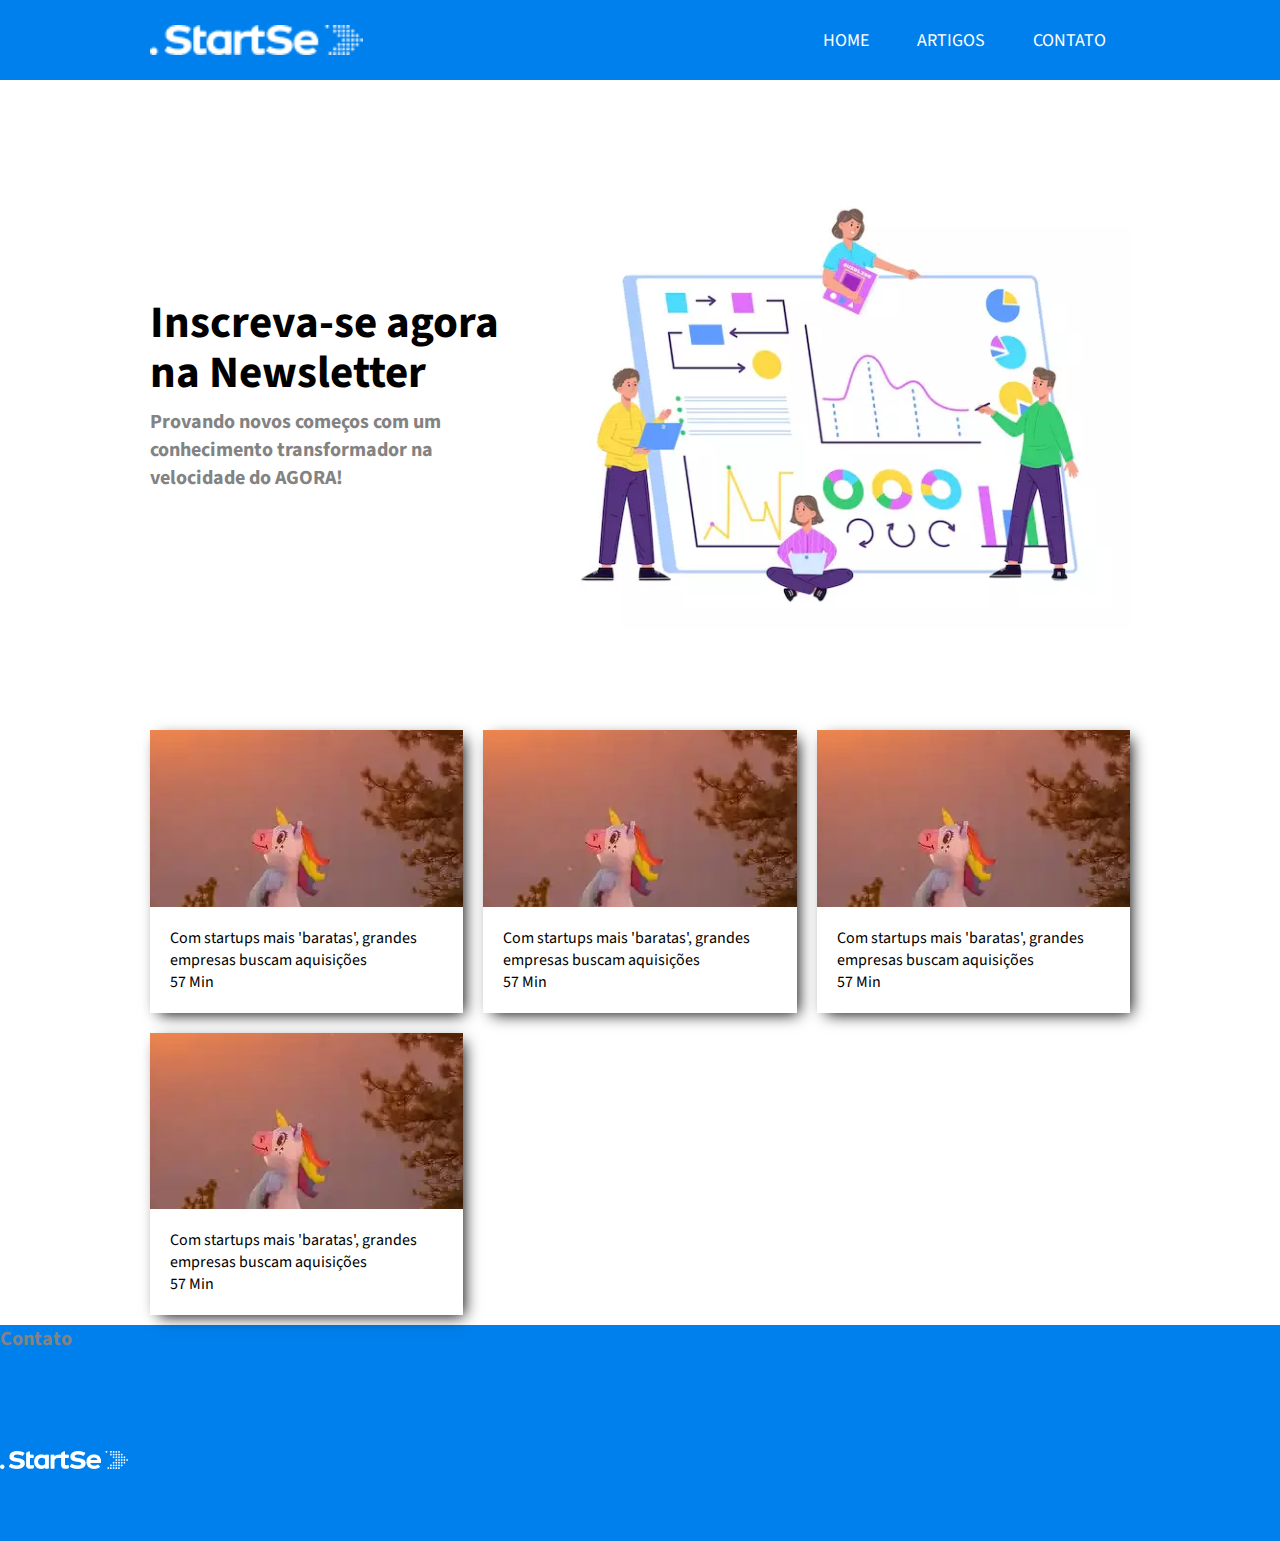
==== index.html @ caaceed2 "begin unicornio with github" ====
<!DOCTYPE html>
<html lang="pt-br">

    <head>
        <meta charset="UTF-8">
        <meta http-equiv="X-UA-Compatible" content="IE=edge">
        <meta name="viewport" content="width=device-width, initial-scale=1.0">
        <title>Unicórnio</title>
        <link rel="shortcut icon" href="./images/favicon.ico" type="image/x-icon">
        <link rel="stylesheet" href="./css/style.css">
        <link rel="stylesheet" href="./css/responsive.css">
    </head>

    <body>
        <header>
            <div class="container">
                <img src="./images/image.png" alt="logo">
                <div class="menu-section">
                    <div class="container-menu">
                        <input type="checkbox" id="checkbox-menu" />
                        <label for="checkbox-menu">
                            <span></span>
                            <span></span>
                            <span></span>
                        </label>
                    </div>
                    <nav>
                        <ul>
                            <li>
                                <a href="#">Home</a>
                            </li>
                            <li>
                                <a href="#">Artigos</a>
                            </li>
                            <li>
                                <a href="#">Contato</a>
                            </li>
                        </ul>
                    </nav>
                </div>
            </div>
        </header>
        <main>
            <div class="container-main">
                <div>
                    <h2><span>Inscreva-se agora</span></h2>
                    <h2>na Newsletter</h2>
                    <h3>
                        Provando novos começos com um conhecimento
                        transformador na velocidade do AGORA!
                    </h3>
                    <form>
                        
                        
                    </form>
                </div>
                <img src="./images/register.webp" alt="imagem de registro">
            </div>
        </main>
        <section class="cards">
            <div class="card">
                <div class="image">
                    <img src="./images/unicornio.webp" alt="unicornio">
                </div>
                <div class="content">
                    <p class="title text--medium">
                        Com startups mais 'baratas', grandes empresas buscam aquisições
                    </p>
                    <div class="info">
                        <p class="text--medium">
                            57 Min
                        </p>
                    </div>
                </div>
            </div>
            

            <div class="card">
                <div class="image">
                    <img src="./images/unicornio.webp" alt="unicornio">
                </div>
                <div class="content">
                    <p class="title text--medium">
                        Com startups mais 'baratas', grandes empresas buscam aquisições
                    </p>
                    <div class="info">
                        <p class="text--medium">
                            57 Min
                        </p>
                    </div>
                </div>
            </div>

            <div class="card">
                <div class="image">
                    <img src="./images/unicornio.webp" alt="unicornio">
                </div>
                <div class="content">
                    <p class="title text--medium">
                        Com startups mais 'baratas', grandes empresas buscam aquisições
                    </p>
                    <div class="info">
                        <p class="text--medium">
                            57 Min
                        </p>
                    </div>
                </div>
            </div>

            <div class="card">
                <div class="image">
                    <img src="./images/unicornio.webp" alt="unicornio">
                </div>
                <div class="content">
                    <p class="title text--medium">
                        Com startups mais 'baratas', grandes empresas buscam aquisições
                    </p>
                    <div class="info">
                        <p class="text--medium">
                            57 Min
                        </p>
                    </div>
                </div>
            </div>
        </section>

        <footer class="contato" id="contato">
            <div class="contato">
                <h3 class="contato">Contato</h3>
                <ul class="contato">
                    <li>
                        
                    </li>
                    <li>

                    </li>
                    <li>

                    </li>
                    <li>

                    </li>
                </ul>
            </div>
            <div class="contato">
                <ul>
                    <li>
                        <a href=""><img src="./images/image.png" alt="logo"></a>
                    </li>
                    <li>

                    </li>
                    <li>

                    </li>
                    <li>

                    </li>
                </ul>
            </div>
        </footer>
    </body>
</html>
---- css/style.css ----
@import url('https://fonts.googleapis.com/css2?family=Source+Sans+Pro:ital,wght@0,300;0,400;0,700;1,400&display=swap');
* {
    box-sizing: border-box;
    margin: 0;
    padding: 0;
    outline: 0;
}

html,
body {
    height: 100vh;
    font-family: 'Source Sans Pro', 'Times New Roman';
    text-rendering: optimizeLegibility;
    -webkit-font-smoothing: antialiased;
}


/* INICIO DA SEÇÃO DE CABEÇALHO E MENU*/
header {
    background-color: #0080ed;
}

header .container {
    display: flex;
    align-items: center;
    justify-content: space-between;
    max-width: 980px;
    height: 80px;
    margin: auto;
}

header nav ul {
    display: flex;
}

header nav ul li {
    list-style: none;
}

header nav ul li a {
    text-decoration: none;
    color: #fff;
    text-transform: uppercase;
    font-size: 18px;
    padding: 24px;
    transition: all 250ms linear 0s;
}

header nav ul li a:hover {
    background-color: rgba(255,255,255,0.15);
}

header .container img {
    height: 30px;
}
/* FIM DA SEÇÃO DE CABEÇALHO E MENU*/

/* INICIO DA SEÇÃO MAIN - DA INCRIÇÃO NA NEWSLETTER */
main {
    margin-bottom: 100px;
}

main .container-main {
    display: flex;
    align-items: center;
    justify-content: space-between;
    max-width: 980px;
    margin: 100px auto 0px auto;
}

h2 {
    color: #000;
    font-size: 45px;
    line-height: 50px;
    font-weight: bold;
}

h3 {
    color: rgb(131,131,131);
    font-size: 20px;
    line-height: 28px;
    margin: 10px 0;
}

form {
    margin-top: 20px;
}

form input {
    width: 380px;
    padding-left: 15px;
    font-size: 18px;
    height: 45px;
    margin-bottom: 13px;
    border-radius: 20px;
    border: 2px solid #0080ed;
}

form [type="submit"] {
    background-color: #0080ed;
    color: #fff;
}

form [type="submit"]:hover {
    cursor: pointer;
}

main .container-main img {
    width: 600px;
}
/* FIM DA SEÇÃO MAIN - DA INCRIÇÃO NA NEWSLETTER */

/* INICIO DA SEÇÃO CARDS */
.cards {
    width: 90%;
    max-width: 980px;
    margin: auto;
    display: grid;
    grid-template-columns: repeat(auto-fit, minmax(250px, 1fr));
    grid-gap: 20px;
}

.title text--medium {
    font-size: 16px;
    line-height: 26px;
    font-weight: 400;
    color: rgb(187,185,185);
}

.card {
    display: flex;
    flex-direction: column;
    cursor: pointer;
    box-shadow: 5px 5px 15px -4px #000;
    transition: all 0.3s ease 0s;
}

.card:hover {
    transform: translateY(-7px);
}

.image {
    width: 100%;
    padding-top: 56.25%;
    overflow: hidden;
    position: relative;
}

.image img {
    position: absolute;
    border-radius: 10px;
    top: 50%;
    left: 50%;
    transform: translate(-50%, -50%);
}

.content {
    margin: 20px;
}

.title {
    margin-bottom: 0px;
}

.desafio {
    font-size: 100px;
    display: flex;
    justify-content: center;
    height: 400px;
    align-items: center;
    border: 1px solid #000;
    margin: 100px auto;
    max-width: 980px;
}
/* INICIO DA SEÇÃO CARDS */


/* INICIO DA SEÇÃO DE CONTATO/RODAPÉ */
#contato {
    background-color: #0080ed;
}

/* FIM DA SEÇÃO DE CONTATO/RODAPÉ*/
---- css/responsive.css ----
@media (max-width: 1000px) {
    main .container-main div {
        margin: auto;
    }
    main .container-main img {
        display: none;
    }
    h2 {
        margin-left: 50px;
    }
    div h3 {
        margin-left: 50px;
    }
    form {
        display: flex;
        align-items: center;
        width: 100%;
        padding-top: 30px;
        text-align: : center;
        flex-direction: column;
    }
    input {
        margin: 12px;
    }
}

@media (min-height: 631px) {
    .container-menu {
        display: none;
    }
}

@media (max-width: 1000px) {
    .container {
        padding: 0px 20px;
    }
}


/* MEDIA PARA BOTÃO DE MENU - CONFIGURAÇÃO E TRANSIÇÕES */ 
@media (max-width: 630px) {
    nav {
        display: none;
    }
    main .container-menu img {
        display: none;
    }
    .container-menu {
        height: 100%;
        display: flex;
        align-items: center;
        justify-content: center;
    }
    
    #checkbox-menu {
        position: absolute;
        opacity: 0;
    }

    label {
        cursor: pointer;
        position: relative;
        display: block;
        height: 22px;
        width: 30px;
    }

    label span {
        position: absolute;
        display: block;
        height: 5px;
        width: 100%;
        background: #fff;
        border-radius: 30px;
        transition: 0.25s ease-in-out;
    }

    label span:nth-child(1) {
        top: 0;
    }

    label span:nth-child(2) {
        top: 8px;
    }
    label span:nth-child(3) {
        top: 16px;
    }

    #checkbox-menu:checked + label span:nth-child(1) {
        transform: rotate(-45deg);
        top: 8px; 
    }

    #checkbox-menu:checked + label span:nth-child(2) {
        opacity: 0; 
    }

    #checkbox-menu:checked + label span:nth-child(3) {
        transform: rotate(45deg);
        top: 8px; 
    }

    
}
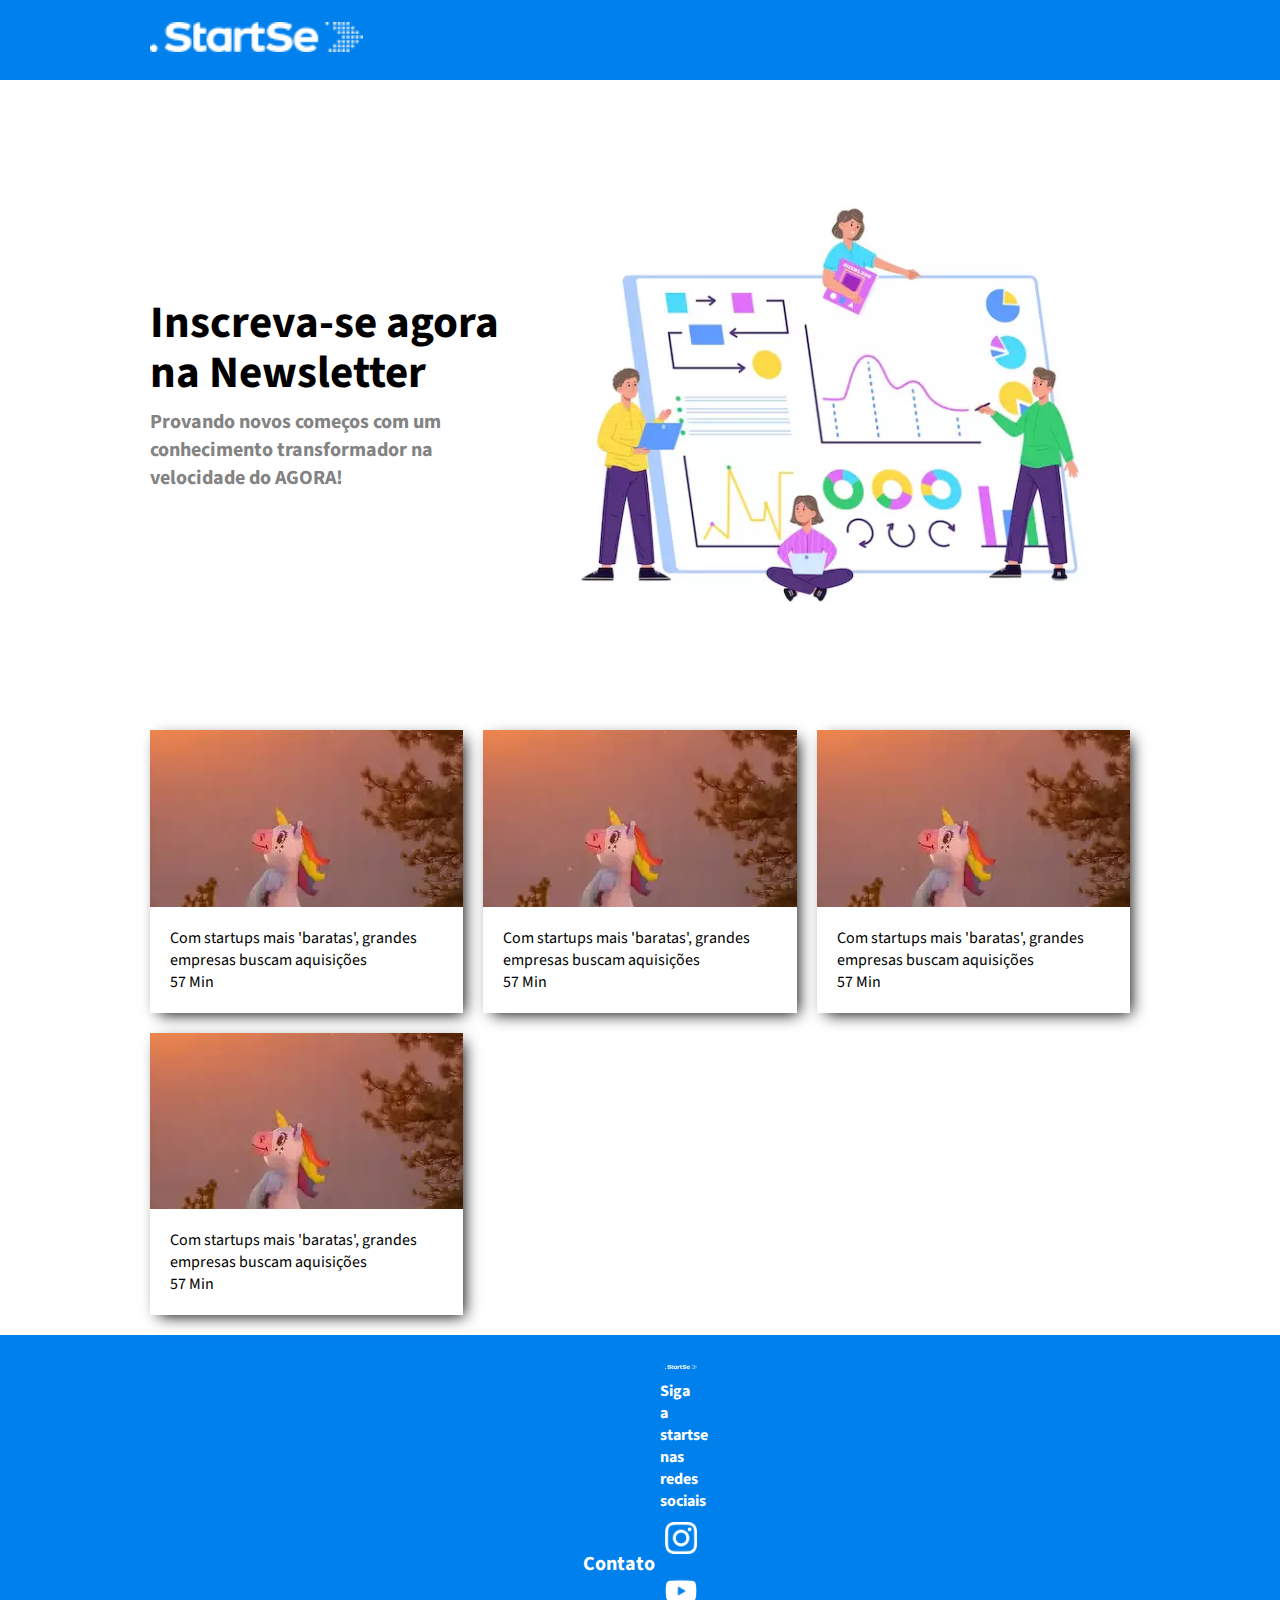
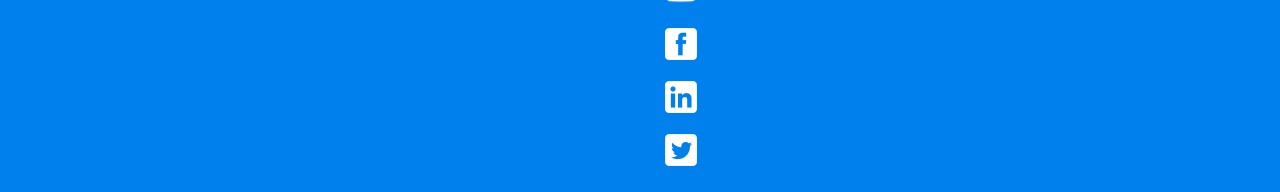
==== commit 328b4052: "first commit" ====
--- a/index.html
+++ b/index.html
@@ -14,29 +14,29 @@
     <body>
         <header>
             <div class="container">
-                <img src="./images/image.png" alt="logo">
-                <div class="menu-section">
+                <a href="#menu-section"><img src="./images/image.png" alt="startse"></a>
+                <div class="menu-section" id="menu-section">
                     <div class="container-menu">
                         <input type="checkbox" id="checkbox-menu" />
-                        <label for="checkbox-menu">
+                        <label class="menu-button-container" for="checkbox-menu">
                             <span></span>
                             <span></span>
                             <span></span>
                         </label>
-                    </div>
-                    <nav>
-                        <ul>
-                            <li>
-                                <a href="#">Home</a>
-                            </li>
-                            <li>
-                                <a href="#">Artigos</a>
-                            </li>
-                            <li>
-                                <a href="#">Contato</a>
-                            </li>
-                        </ul>
-                    </nav>
+                        <nav>
+                            <ul>
+                                <li>
+                                    <a href="#menu-section">Home</a>
+                                </li>
+                                <li>
+                                    <a href="#">Artigos</a>
+                                </li>
+                                <li>
+                                    <a href="#">Contato</a>
+                                </li>
+                            </ul>
+                        </nav>
+                    </div>    
                 </div>
             </div>
         </header>
@@ -124,7 +124,7 @@
             </div>
         </section>
 
-        <footer class="contato" id="contato">
+        <footer>
             <div class="contato">
                 <h3 class="contato">Contato</h3>
                 <ul class="contato">
@@ -143,13 +143,18 @@
                 </ul>
             </div>
             <div class="contato">
-                <ul>
-                    <li>
-                        <a href=""><img src="./images/image.png" alt="logo"></a>
+                <ul class="social-media" id="social-media">
+                    <li id="startse-img-footer">
+                        <a href="#menu-section""><img src="./images/image.png" alt="logo"></a>
                     </li>
                     <li>
-
+                        <h4>Siga a startse nas redes sociais</h4>
                     </li>
+                    <a href=""><img src="./images/instagram.png" alt="instagram"></a>
+                    <a href="""><img src="./images/youtube.png"" alt="youtube"></a>
+                    <a href=""><img src="./images/facebook.png"" alt="facebook"></a>
+                    <a href=""><img src="./images/linkedin.png" alt="linkedin"></a>
+                    <a href=""><img src="./images/twitter.png"" alt="twitter"></a>
                     <li>
 
                     </li>
--- a/css/style.css
+++ b/css/style.css
@@ -176,8 +176,45 @@
 
 
 /* INICIO DA SEÇÃO DE CONTATO/RODAPÉ */
-#contato {
+footer {
+    margin-top: 20px;
+    padding: 10px;
+    align-items: center;
+    justify-content: center;
+    display: flex;
     background-color: #0080ed;
-}
+    color: #fff;
+}
+
+.contato {
+    max-width: 980px;
+}
+
+footer ul {
+    list-style-type: none;
+    max-width: 32px;
+    margin: 5px;
+    margin-top: 10px;
+}
+
+.contato {
+    color: #fff;
+}
+
+/* #startse-img-footer li, a, img{
+    max-width: 600px;
+} */
+
+.social-media img{
+    max-width: 32px;
+    margin: 5px;
+    margin-top: 10px;
+}
+
+/* .social-media ul a, img{
+    max-width: 32px;
+    margin: 5px;
+    margin-top: 10px;
+} */
 
 /* FIM DA SEÇÃO DE CONTATO/RODAPÉ*/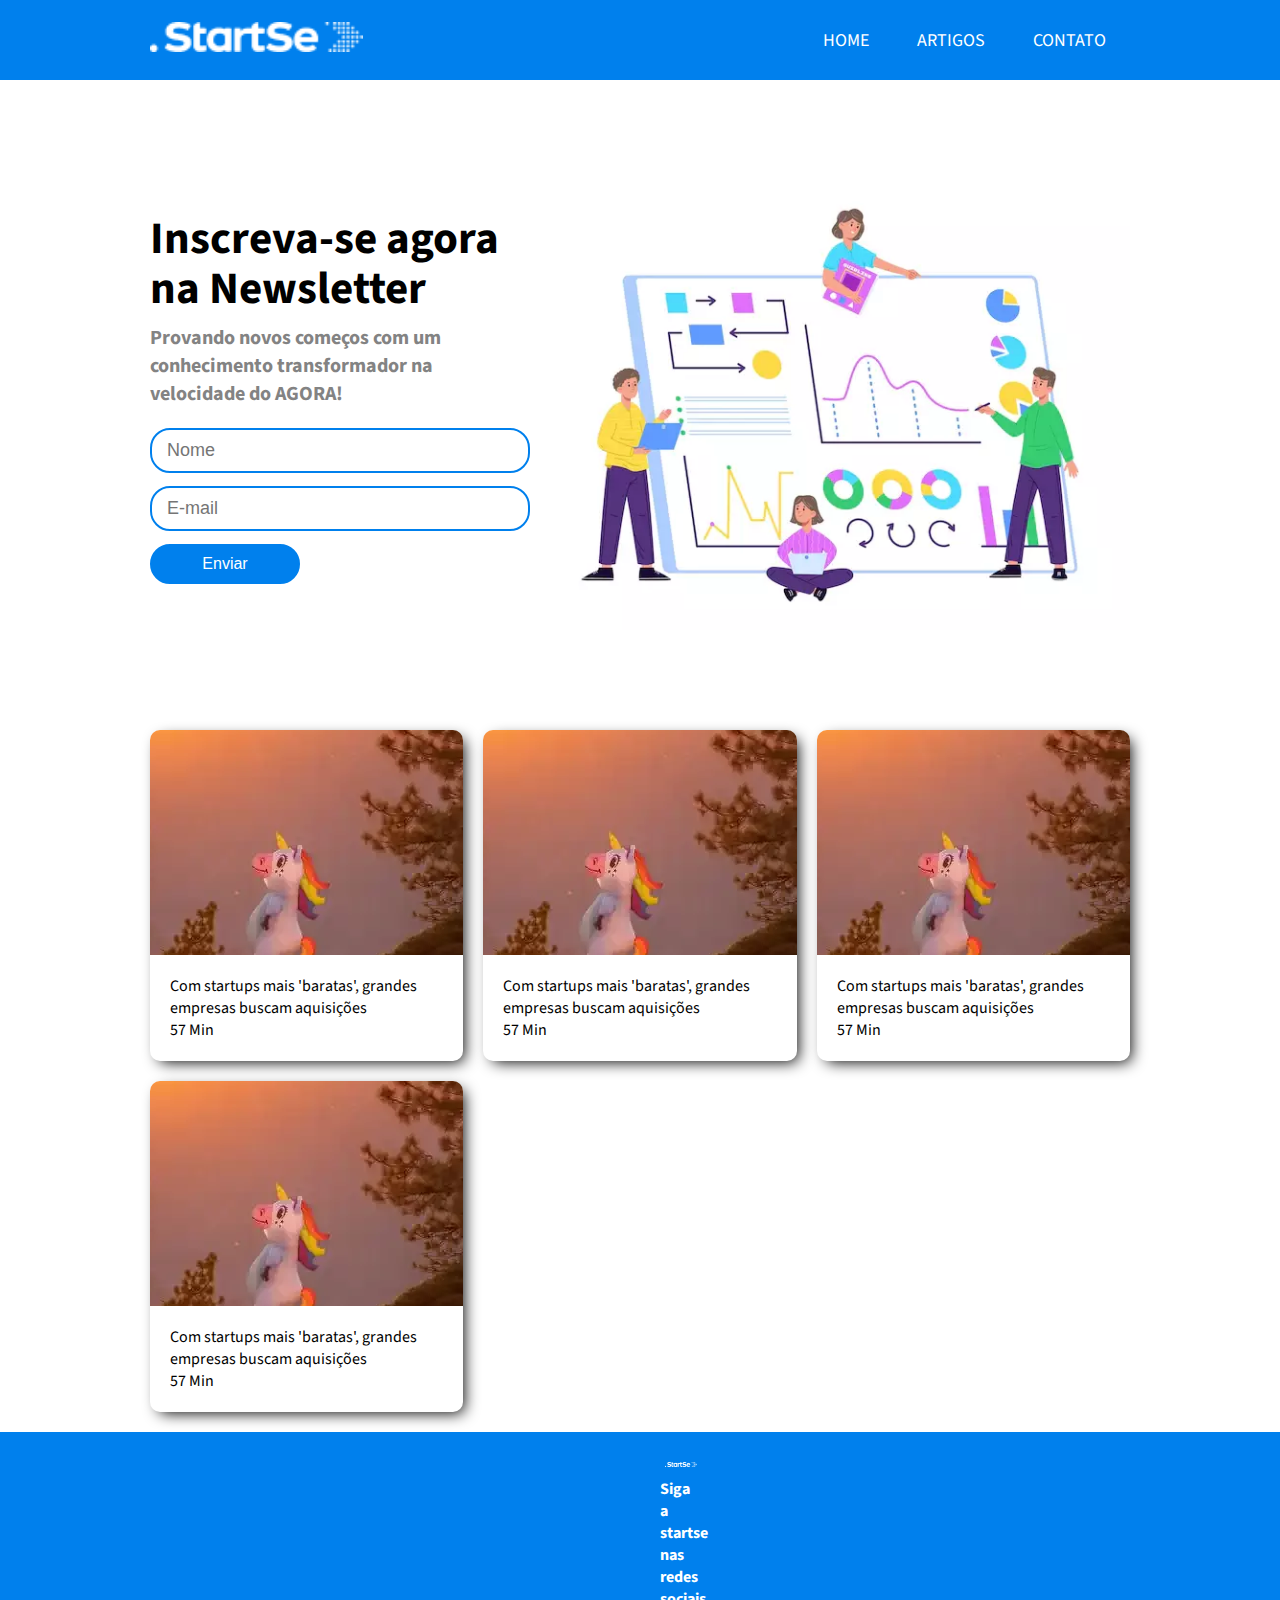
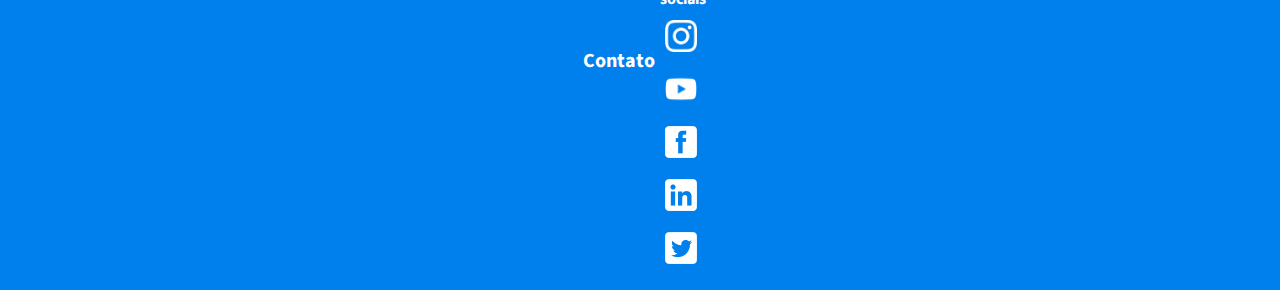
==== commit 7a435821: "Refina estilo do botão e dos cards" ====
--- a/index.html
+++ b/index.html
@@ -5,7 +5,7 @@
         <meta charset="UTF-8">
         <meta http-equiv="X-UA-Compatible" content="IE=edge">
         <meta name="viewport" content="width=device-width, initial-scale=1.0">
-        <title>Unicórnio</title>
+        <title>StartSe</title>
         <link rel="shortcut icon" href="./images/favicon.ico" type="image/x-icon">
         <link rel="stylesheet" href="./css/style.css">
         <link rel="stylesheet" href="./css/responsive.css">
@@ -24,7 +24,7 @@
                             <span></span>
                         </label>
                         <nav>
-                            <ul>
+                            <ul class="menu">
                                 <li>
                                     <a href="#menu-section">Home</a>
                                 </li>
@@ -36,7 +36,7 @@
                                 </li>
                             </ul>
                         </nav>
-                    </div>    
+                    </div>
                 </div>
             </div>
         </header>
@@ -50,8 +50,9 @@
                         transformador na velocidade do AGORA!
                     </h3>
                     <form>
-                        
-                        
+                        <input type="text" placeholder="Nome" />
+                        <input type="email" placeholder="E-mail" />
+                        <input type="submit" value="Enviar" />
                     </form>
                 </div>
                 <img src="./images/register.webp" alt="imagem de registro">
--- a/css/style.css
+++ b/css/style.css
@@ -52,6 +52,10 @@
 
 header .container img {
     height: 30px;
+}
+
+#checkbox-menu {
+    display: none;
 }
 /* FIM DA SEÇÃO DE CABEÇALHO E MENU*/
 
@@ -99,10 +103,16 @@
 form [type="submit"] {
     background-color: #0080ed;
     color: #fff;
+    width: 150px;
+    padding-left: 0px;
+    font-size: 16px;
+    height: 40px;
 }
 
 form [type="submit"]:hover {
     cursor: pointer;
+    background-color: rgba(0,128,237,0.75);
+    transform: translateY(-2px);
 }
 
 main .container-main img {
@@ -111,6 +121,11 @@
 /* FIM DA SEÇÃO MAIN - DA INCRIÇÃO NA NEWSLETTER */
 
 /* INICIO DA SEÇÃO CARDS */
+
+a {
+    text-decoration: none;
+}
+
 .cards {
     width: 90%;
     max-width: 980px;
@@ -133,6 +148,7 @@
     cursor: pointer;
     box-shadow: 5px 5px 15px -4px #000;
     transition: all 0.3s ease 0s;
+    border-radius: 10px;
 }
 
 .card:hover {
@@ -144,6 +160,8 @@
     padding-top: 56.25%;
     overflow: hidden;
     position: relative;
+    border-radius: 10px 10px 0 0;
+    height: 225px;
 }
 
 .image img {
--- a/css/responsive.css
+++ b/css/responsive.css
@@ -16,7 +16,7 @@
         align-items: center;
         width: 100%;
         padding-top: 30px;
-        text-align: : center;
+        text-align: center;
         flex-direction: column;
     }
     input {
@@ -24,11 +24,6 @@
     }
 }
 
-@media (min-height: 631px) {
-    .container-menu {
-        display: none;
-    }
-}
 
 @media (max-width: 1000px) {
     .container {
@@ -36,25 +31,46 @@
     }
 }
 
-
 /* MEDIA PARA BOTÃO DE MENU - CONFIGURAÇÃO E TRANSIÇÕES */ 
 @media (max-width: 630px) {
-    nav {
-        display: none;
+    .menu-button-container {
+        display: flex;
     }
+
+    .menu {
+        position: absolute;
+        margin-top: 30px;
+        flex-direction: column;
+        width: 100vw;
+        justify-content: center;
+        align-items: center;
+        left: 100%;
+        transform: translateX(100vw);
+        transition: 0.5s ease transform;
+    }
+
+    .menu>li {
+        display: flex;
+        justify-content: center;
+        margin: 0;
+        padding: 0px;
+        width: 100%;
+        color: #fff;
+        background-color: #0080ed;
+        border-radius: 5px;
+    }
+
+    .menu>li:not(:last-child) {
+        border-bottom: 1px solid #fff;
+    }
+
+    .menu li a {
+        flex: 1;
+        text-align: center;
+    }
+
     main .container-menu img {
         display: none;
-    }
-    .container-menu {
-        height: 100%;
-        display: flex;
-        align-items: center;
-        justify-content: center;
-    }
-    
-    #checkbox-menu {
-        position: absolute;
-        opacity: 0;
     }
 
     label {
@@ -100,5 +116,12 @@
         top: 8px; 
     }
 
-    
+     nav.menu {
+        width: 100%;
+     }
+
+     #checkbox-menu:checked~nav .menu {
+        transform: translateX(-100vw);
+        transition: 0.3s ease transform;
+     }
 }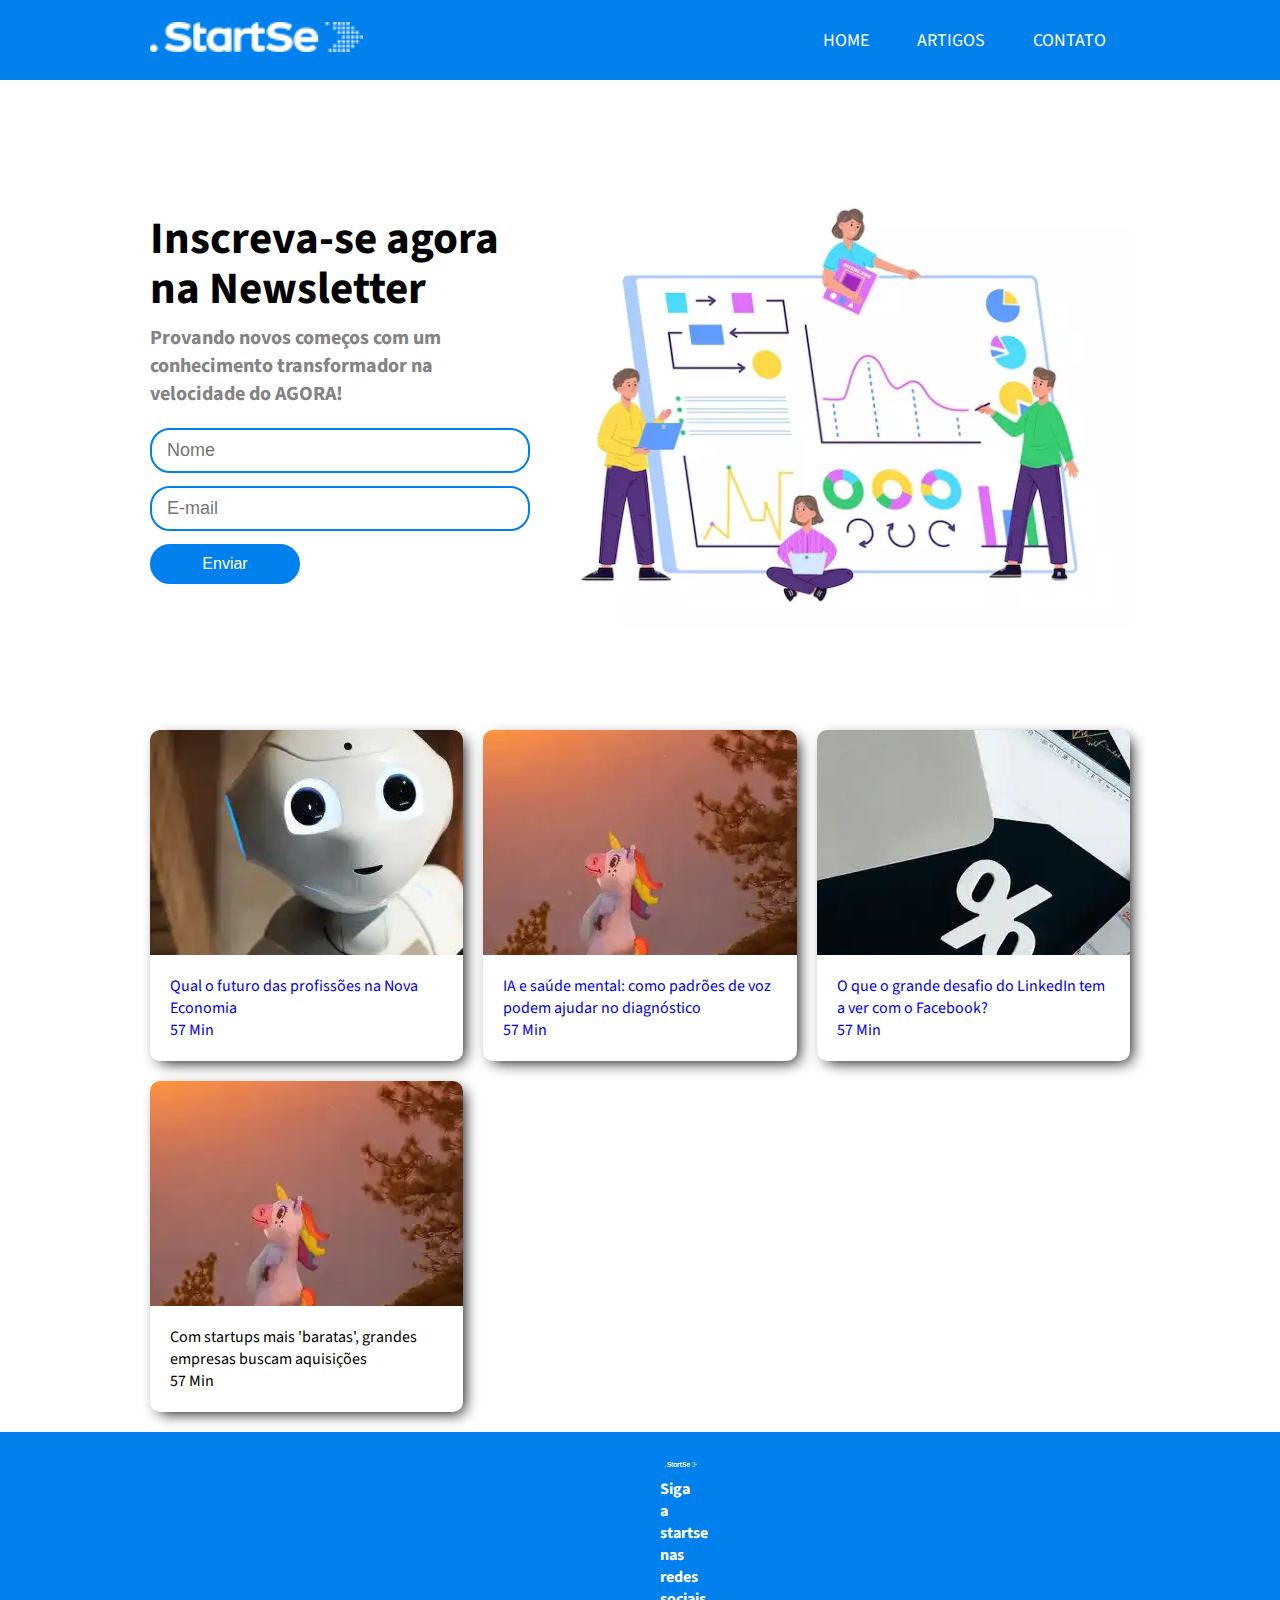
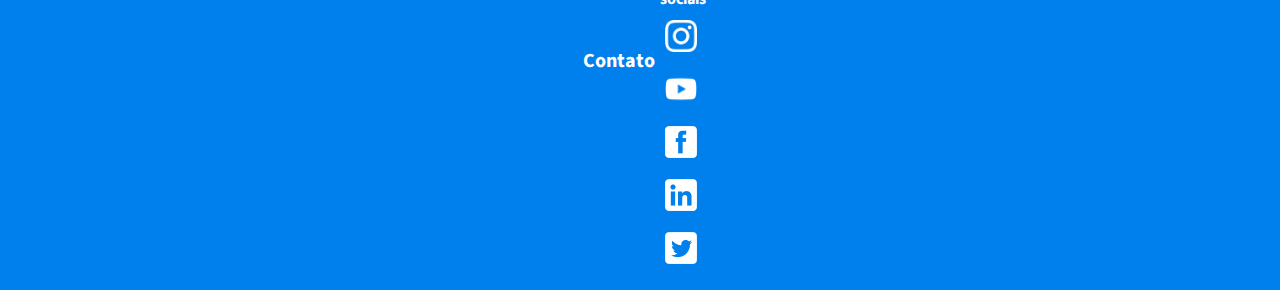
==== commit 8a3b057b: "Implementa página de artigos e adiciona link aos cards e menus" ====
--- a/index.html
+++ b/index.html
@@ -1,71 +1,73 @@
 <!DOCTYPE html>
 <html lang="pt-br">
 
-    <head>
-        <meta charset="UTF-8">
-        <meta http-equiv="X-UA-Compatible" content="IE=edge">
-        <meta name="viewport" content="width=device-width, initial-scale=1.0">
-        <title>StartSe</title>
-        <link rel="shortcut icon" href="./images/favicon.ico" type="image/x-icon">
-        <link rel="stylesheet" href="./css/style.css">
-        <link rel="stylesheet" href="./css/responsive.css">
-    </head>
+<head>
+    <meta charset="UTF-8">
+    <meta http-equiv="X-UA-Compatible" content="IE=edge">
+    <meta name="viewport" content="width=device-width, initial-scale=1.0">
+    <title>StartSe</title>
+    <link rel="shortcut icon" href="./images/favicon.ico" type="image/x-icon">
+    <link rel="stylesheet" href="./css/style.css">
+    <link rel="stylesheet" href="./css/responsive.css">
+</head>
 
-    <body>
-        <header>
-            <div class="container">
-                <a href="#menu-section"><img src="./images/image.png" alt="startse"></a>
-                <div class="menu-section" id="menu-section">
-                    <div class="container-menu">
-                        <input type="checkbox" id="checkbox-menu" />
-                        <label class="menu-button-container" for="checkbox-menu">
-                            <span></span>
-                            <span></span>
-                            <span></span>
-                        </label>
-                        <nav>
-                            <ul class="menu">
-                                <li>
-                                    <a href="#menu-section">Home</a>
-                                </li>
-                                <li>
-                                    <a href="#">Artigos</a>
-                                </li>
-                                <li>
-                                    <a href="#">Contato</a>
-                                </li>
-                            </ul>
-                        </nav>
-                    </div>
+<body>
+    <header>
+        <div class="container">
+            <a href="#menu-section"><img src="./images/image.png" alt="startse"></a>
+            <div class="menu-section" id="menu-section">
+                <div class="container-menu">
+                    <input type="checkbox" id="checkbox-menu" />
+                    <label class="menu-button-container" for="checkbox-menu">
+                        <span></span>
+                        <span></span>
+                        <span></span>
+                    </label>
+                    <nav>
+                        <ul class="menu">
+                            <li>
+                                <a href="#menu-section">Home</a>
+                            </li>
+                            <li>
+                                <a href="#artigos">Artigos</a>
+                            </li>
+                            <li>
+                                <a href="#form">Contato</a>
+                            </li>
+                        </ul>
+                    </nav>
                 </div>
             </div>
-        </header>
-        <main>
-            <div class="container-main">
-                <div>
-                    <h2><span>Inscreva-se agora</span></h2>
-                    <h2>na Newsletter</h2>
-                    <h3>
-                        Provando novos começos com um conhecimento
-                        transformador na velocidade do AGORA!
-                    </h3>
-                    <form>
-                        <input type="text" placeholder="Nome" />
-                        <input type="email" placeholder="E-mail" />
-                        <input type="submit" value="Enviar" />
-                    </form>
-                </div>
-                <img src="./images/register.webp" alt="imagem de registro">
+        </div>
+    </header>
+    <main id="home">
+        <div class="container-main">
+            <div>
+                <h2><span>Inscreva-se agora</span></h2>
+                <h2>na Newsletter</h2>
+                <h3>
+                    Provando novos começos com um conhecimento
+                    transformador na velocidade do AGORA!
+                </h3>
+                <form>
+                    <input type="text" placeholder="Nome" />
+                    <input type="email" placeholder="E-mail" />
+                    <input type="submit" value="Enviar" />
+                </form>
             </div>
-        </main>
-        <section class="cards">
+            <img src="./images/register.webp" alt="imagem de registro">
+        </div>
+    </main>
+    <section id="artigos" class="cards">
+
+        <a href="https://www.startse.com/artigos/ia-e-saude-mental-como-padroes-de-voz-podem-ajudar-no-diagnostico">
             <div class="card">
                 <div class="image">
-                    <img src="./images/unicornio.webp" alt="unicornio">
+                    <img src="./images/futuro.webp" alt="unicornio">
                 </div>
                 <div class="content">
                     <p class="title text--medium">
-                        Com startups mais 'baratas', grandes empresas buscam aquisições
+                        Qual o futuro das profissões na Nova Economia
                     </p>
                     <div class="info">
                         <p class="text--medium">
@@ -74,15 +76,16 @@
                     </div>
                 </div>
             </div>
-            
+        </a>
 
+        <a href="./artigos/futuro/futuro.html">
             <div class="card">
                 <div class="image">
                     <img src="./images/unicornio.webp" alt="unicornio">
                 </div>
                 <div class="content">
                     <p class="title text--medium">
-                        Com startups mais 'baratas', grandes empresas buscam aquisições
+                        IA e saúde mental: como padrões de voz podem ajudar no diagnóstico
                     </p>
                     <div class="info">
                         <p class="text--medium">
@@ -91,14 +94,16 @@
                     </div>
                 </div>
             </div>
+        </a>
 
+        <a href="https://www.startse.com/artigos/linkedin-o-grande-desafio-da-microsoft">
             <div class="card">
                 <div class="image">
-                    <img src="./images/unicornio.webp" alt="unicornio">
+                    <img src="./images/comp.webp" alt="unicornio">
                 </div>
                 <div class="content">
                     <p class="title text--medium">
-                        Com startups mais 'baratas', grandes empresas buscam aquisições
+                        O que o grande desafio do LinkedIn tem a ver com o Facebook?
                     </p>
                     <div class="info">
                         <p class="text--medium">
@@ -107,63 +112,65 @@
                     </div>
                 </div>
             </div>
+        </a>
 
-            <div class="card">
-                <div class="image">
-                    <img src="./images/unicornio.webp" alt="unicornio">
-                </div>
-                <div class="content">
-                    <p class="title text--medium">
-                        Com startups mais 'baratas', grandes empresas buscam aquisições
+        <div class="card">
+            <div class="image">
+                <img src="./images/unicornio.webp" alt="unicornio">
+            </div>
+            <div class="content">
+                <p class="title text--medium">
+                    Com startups mais 'baratas', grandes empresas buscam aquisições
+                </p>
+                <div class="info">
+                    <p class="text--medium">
+                        57 Min
                     </p>
-                    <div class="info">
-                        <p class="text--medium">
-                            57 Min
-                        </p>
-                    </div>
                 </div>
             </div>
-        </section>
+        </div>
+    </section>
 
-        <footer>
-            <div class="contato">
-                <h3 class="contato">Contato</h3>
-                <ul class="contato">
-                    <li>
-                        
-                    </li>
-                    <li>
+    <footer id="form">
+        <div class="contato">
+            <h3 class="contato">Contato</h3>
+            <ul class="contato">
+                <li>
 
-                    </li>
-                    <li>
+                </li>
+                <li>
 
-                    </li>
-                    <li>
+                </li>
+                <li>
 
-                    </li>
-                </ul>
-            </div>
-            <div class="contato">
-                <ul class="social-media" id="social-media">
-                    <li id="startse-img-footer">
-                        <a href="#menu-section""><img src="./images/image.png" alt="logo"></a>
-                    </li>
-                    <li>
-                        <h4>Siga a startse nas redes sociais</h4>
-                    </li>
-                    <a href=""><img src="./images/instagram.png" alt="instagram"></a>
-                    <a href="""><img src="./images/youtube.png"" alt="youtube"></a>
-                    <a href=""><img src="./images/facebook.png"" alt="facebook"></a>
-                    <a href=""><img src="./images/linkedin.png" alt="linkedin"></a>
-                    <a href=""><img src="./images/twitter.png"" alt="twitter"></a>
-                    <li>
+                </li>
+                <li>
 
-                    </li>
-                    <li>
+                </li>
+            </ul>
+        </div>
+        <div class="contato">
+            <ul class="social-media" id="social-media">
+                <li id="startse-img-footer">
+                    <a href="#menu-section""><img src=" ./images/image.png" alt="logo"></a>
+                </li>
+                <li>
+                    <h4>Siga a startse nas redes sociais</h4>
+                </li>
+                <a href=""><img src="./images/instagram.png" alt="instagram"></a>
+                <a href="""><img src=" ./images/youtube.png"" alt="youtube"></a>
+                <a href=""><img src="./images/facebook.png"" alt=" facebook"></a>
+                <a href=""><img src="./images/linkedin.png" alt="linkedin"></a>
+                <a href=""><img src="./images/twitter.png"" alt=" twitter"></a>
+                <li>
 
-                    </li>
-                </ul>
-            </div>
-        </footer>
-    </body>
+                </li>
+                <li>
+
+                </li>
+            </ul>
+        </div>
+    </footer>
+</body>
+
 </html>--- a/css/style.css
+++ b/css/style.css
@@ -148,7 +148,7 @@
     cursor: pointer;
     box-shadow: 5px 5px 15px -4px #000;
     transition: all 0.3s ease 0s;
-    border-radius: 10px;
+    border-radius: 10px; 
 }
 
 .card:hover {
